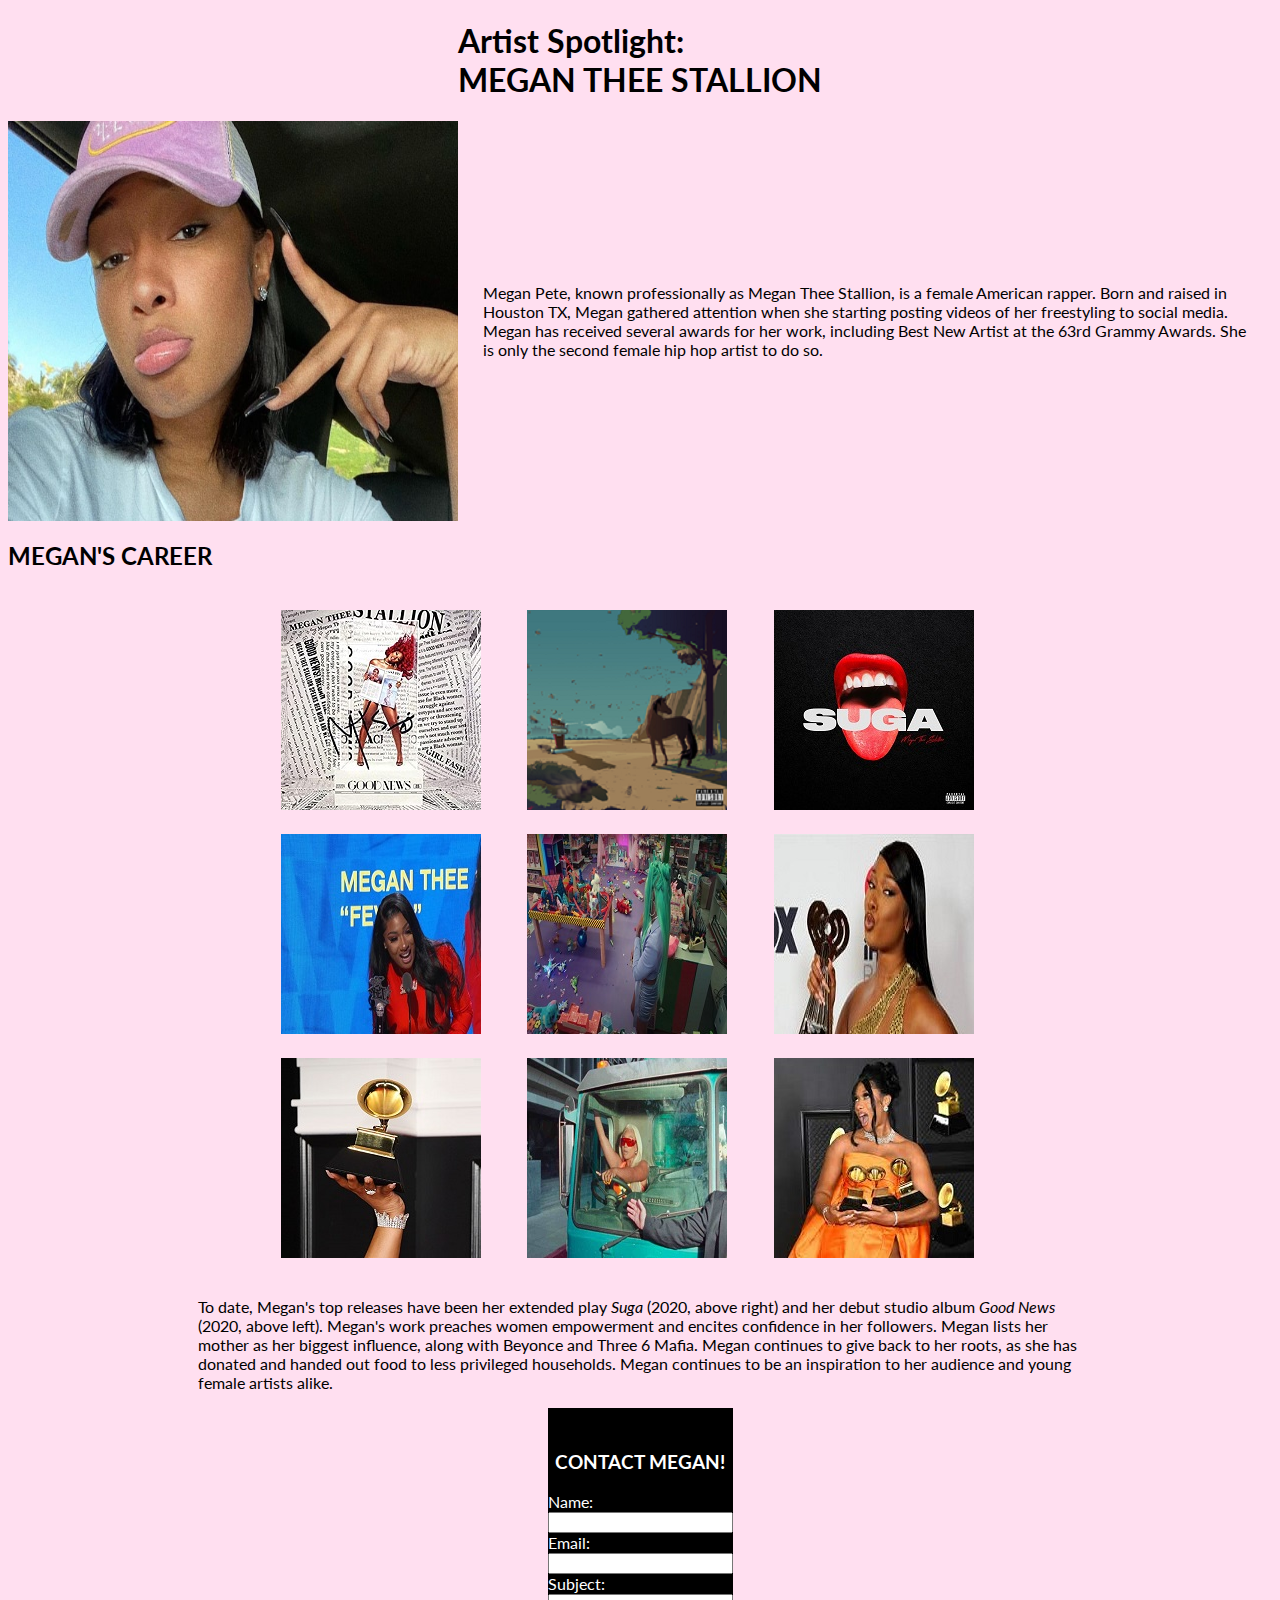
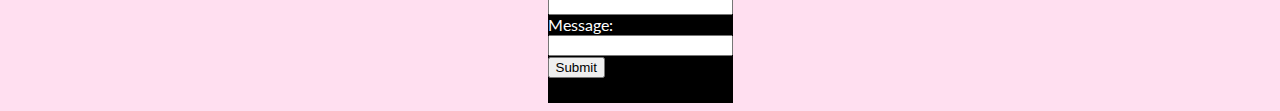
==== week1/index.html @ 876736c7 "aligning" ====
<!DOCTYPE html>
<html lang="en">
<head>
    <meta charset="UTF-8">
    <meta http-equiv="X-UA-Compatible" content="IE=edge">
    <meta name="viewport" content="width=device-width, initial-scale=1.0">
    <link rel="stylesheet" href="styles.css">
    <link rel="preconnect" href="https://fonts.googleapis.com">
    <link rel="preconnect" href="https://fonts.gstatic.com" crossorigin>
    <link href="https://fonts.googleapis.com/css2?family=Bebas+Neue&family=Lato&display=swap" rel="stylesheet">

    <title>MEG</title>
</head>
<body>
    <h1>Artist Spotlight:<br>MEGAN THEE STALLION</h1>
    <div id ="intro">
        <img src ="meg-selfie.jpg" style="width:450px; height:400px;" alt="Megan Thee Stallion Image">
        <p style="padding:25px;">Megan Pete, known professionally as Megan Thee Stallion, is a female American rapper. Born and raised in Houston TX, Megan gathered
            attention when she starting posting videos of her freestyling to social media. Megan has received several awards for her work, including 
            Best New Artist at the 63rd Grammy Awards. She is only the second female hip hop artist to do so.</p>
    </div>
    <div>
        <h2>MEGAN'S CAREER</h2>
        <div id="grid">
            <div id="im1">
            <img src ="goodnews-cover.jpg" style="max-width:200px; max-height:200px;" walt="Good News Album Cover" >
        </div>
        <div id="im2">
            <img src ="savage-cover.png" style="width:200px; height:200px;" alt="Savage Remix Cover">
        </div>
        <div id="im3">
            <img src ="suga-cover'.jpg" style="width:200px; height:200px;" alt="Suga Album Cover">
        </div>
        <div id="im4">
            <img src ="bet.jpg" style="width:200px; height:200px;" alt="BET Awards">
        </div>
        <div id="im5">
            <img src ="crybaby.jpg" style="width:200px; height:200px;" alt="Crybaby Music Video">
        </div>
        <div id="im6">
            <img src ="fox.jpg" style="width:200px; height:200px;" alt="iHeartRadio Awards">
        </div>
        <div id="im7">
            <img src ="gr.jpg" style="width:200px; height:200px;" alt="Grammy">
        </div>
        <div id="im8">
            <img src ="video.jpg" style="width:200px; height:200px;" alt="Music Video">
        </div>
        <div id="im9">
            <img src ="grammy.jfif" style="width:200px; height:200px;" alt="Megan with her Grammys">
        </div>
        </div>
        <p id="work">To date, Megan's top releases have been her extended play <i>Suga</i> (2020, above right) and her debut studio album
             <i>Good News</i> (2020, above left). Megan's work preaches women empowerment and encites confidence in her followers.
            Megan lists her mother as her biggest influence, along with Beyonce and Three 6 Mafia. Megan continues to give back to her 
        roots, as she has donated and handed out food to less privileged households. Megan continues to be an inspiration to 
    her audience and young female artists alike.</p>
    </div>
    <div id="contact">
        <h3>CONTACT MEGAN!</h3>
        <form action="">
            <label for="nameField">Name:</label><br>
            <input type="text" name="name"><br>
            <label for="email">Email:</label><br>
            <input type="text" name="email"><br>
            <label for="subject">Subject:</label><br>
            <input type="text" name="subject"><br>
            <label for="message">Message:</label><br>
            <input type="text" name="message"><br>
            <input type="submit" value="Submit">
        </form>
    </div>
</body>
</html>
---- week1/styles.css ----
body {
    font-family: 'Lato', sans-serif;
    background-color: #FFDFF0;
    justify-items:center;
}

h1 h2 h3 {
    font-family: 'Bebas Neue', cursive;
    text-justify: center;
}

#grid {
    display:grid;    
    grid-template-columns: repeat(3, 1fr);
    grid-gap: 1px;   
    margin-right: 20%;
    margin-left:20%;    
}

#work {
    margin-right:15%;
    margin-left: 15%; 
}

div>div {
    padding: 10px;
}

#contact {
    margin-right:20%;
    margin-left: 20%; 
    justify-items: center;
    background-color: black;
    color: white;
    padding-bottom: 25px;
    padding-top:25px;
}

#intro{
    display:flex;
    flex-direction: row;
    justify-content: space-evenly;
    align-items: center;
}
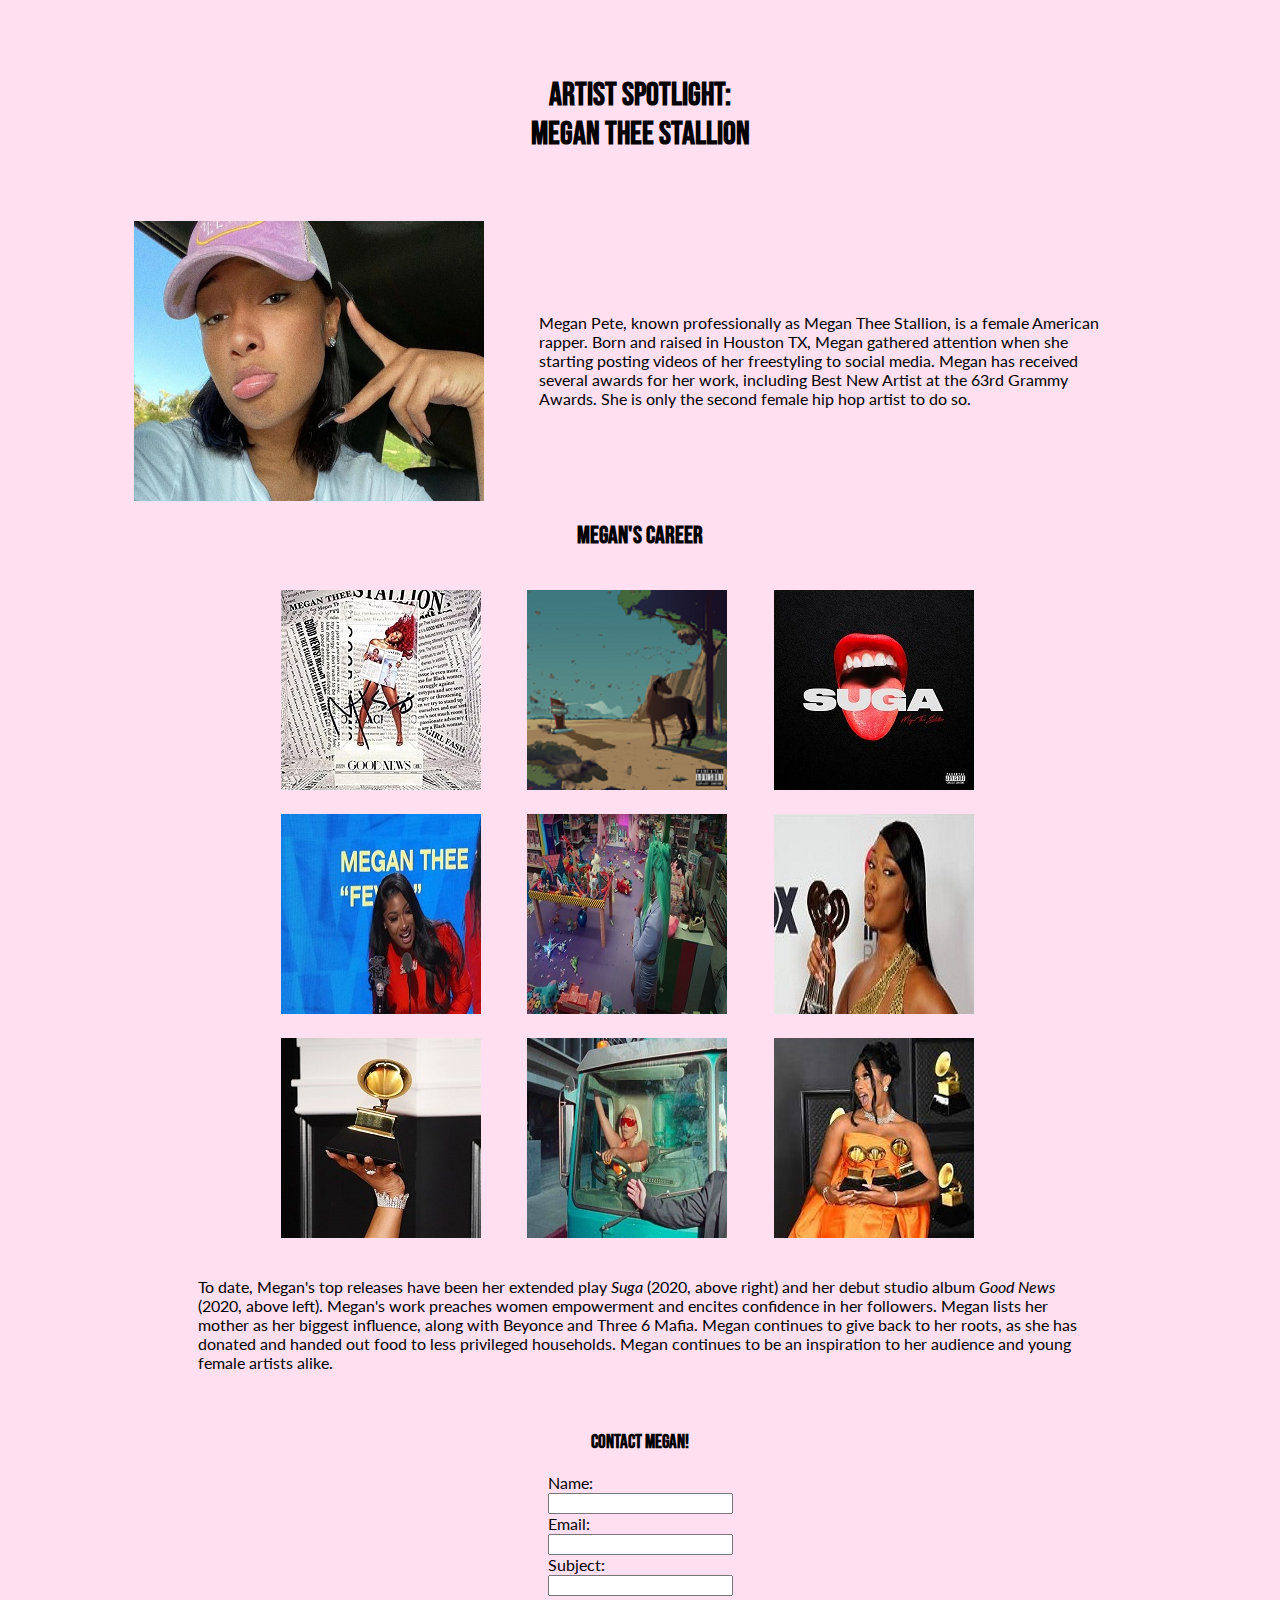
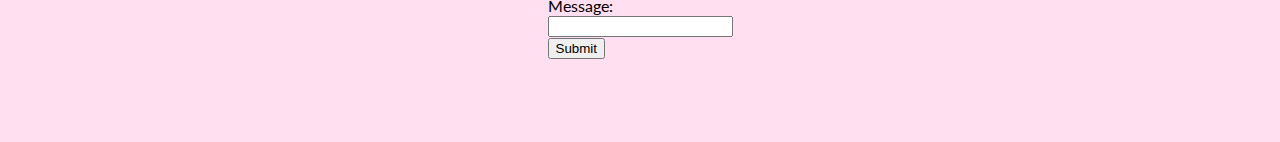
==== commit eae091a1: "figured centering text out" ====
--- a/week1/index.html
+++ b/week1/index.html
@@ -12,15 +12,15 @@
     <title>MEG</title>
 </head>
 <body>
-    <h1>Artist Spotlight:<br>MEGAN THEE STALLION</h1>
+    <h1 class="headers" style="padding-top:55px;">Artist Spotlight:<br>MEGAN THEE STALLION</h1>
     <div id ="intro">
-        <img src ="meg-selfie.jpg" style="width:450px; height:400px;" alt="Megan Thee Stallion Image">
+        <img src ="meg-selfie.jpg" style="width:350px; height:280px; padding-right:30px;" alt="Megan Thee Stallion Image">
         <p style="padding:25px;">Megan Pete, known professionally as Megan Thee Stallion, is a female American rapper. Born and raised in Houston TX, Megan gathered
             attention when she starting posting videos of her freestyling to social media. Megan has received several awards for her work, including 
             Best New Artist at the 63rd Grammy Awards. She is only the second female hip hop artist to do so.</p>
     </div>
     <div>
-        <h2>MEGAN'S CAREER</h2>
+        <h2 class="headers">MEGAN'S CAREER</h2>
         <div id="grid">
             <div id="im1">
             <img src ="goodnews-cover.jpg" style="max-width:200px; max-height:200px;" walt="Good News Album Cover" >
@@ -57,7 +57,7 @@
     her audience and young female artists alike.</p>
     </div>
     <div id="contact">
-        <h3>CONTACT MEGAN!</h3>
+        <h3 class="headers">CONTACT MEGAN!</h3>
         <form action="">
             <label for="nameField">Name:</label><br>
             <input type="text" name="name"><br>
--- a/week1/styles.css
+++ b/week1/styles.css
@@ -4,9 +4,9 @@
     justify-items:center;
 }
 
-h1 h2 h3 {
+.headers {
     font-family: 'Bebas Neue', cursive;
-    text-justify: center;
+    text-align: center;
 }
 
 #grid {
@@ -27,12 +27,8 @@
 }
 
 #contact {
-    margin-right:20%;
-    margin-left: 20%; 
     justify-items: center;
-    background-color: black;
-    color: white;
-    padding-bottom: 25px;
+    padding-bottom: 75px;
     padding-top:25px;
 }
 
@@ -41,4 +37,7 @@
     flex-direction: row;
     justify-content: space-evenly;
     align-items: center;
+    margin-right: 10%;
+    margin-left:10%; 
+    padding-top:45px;
 }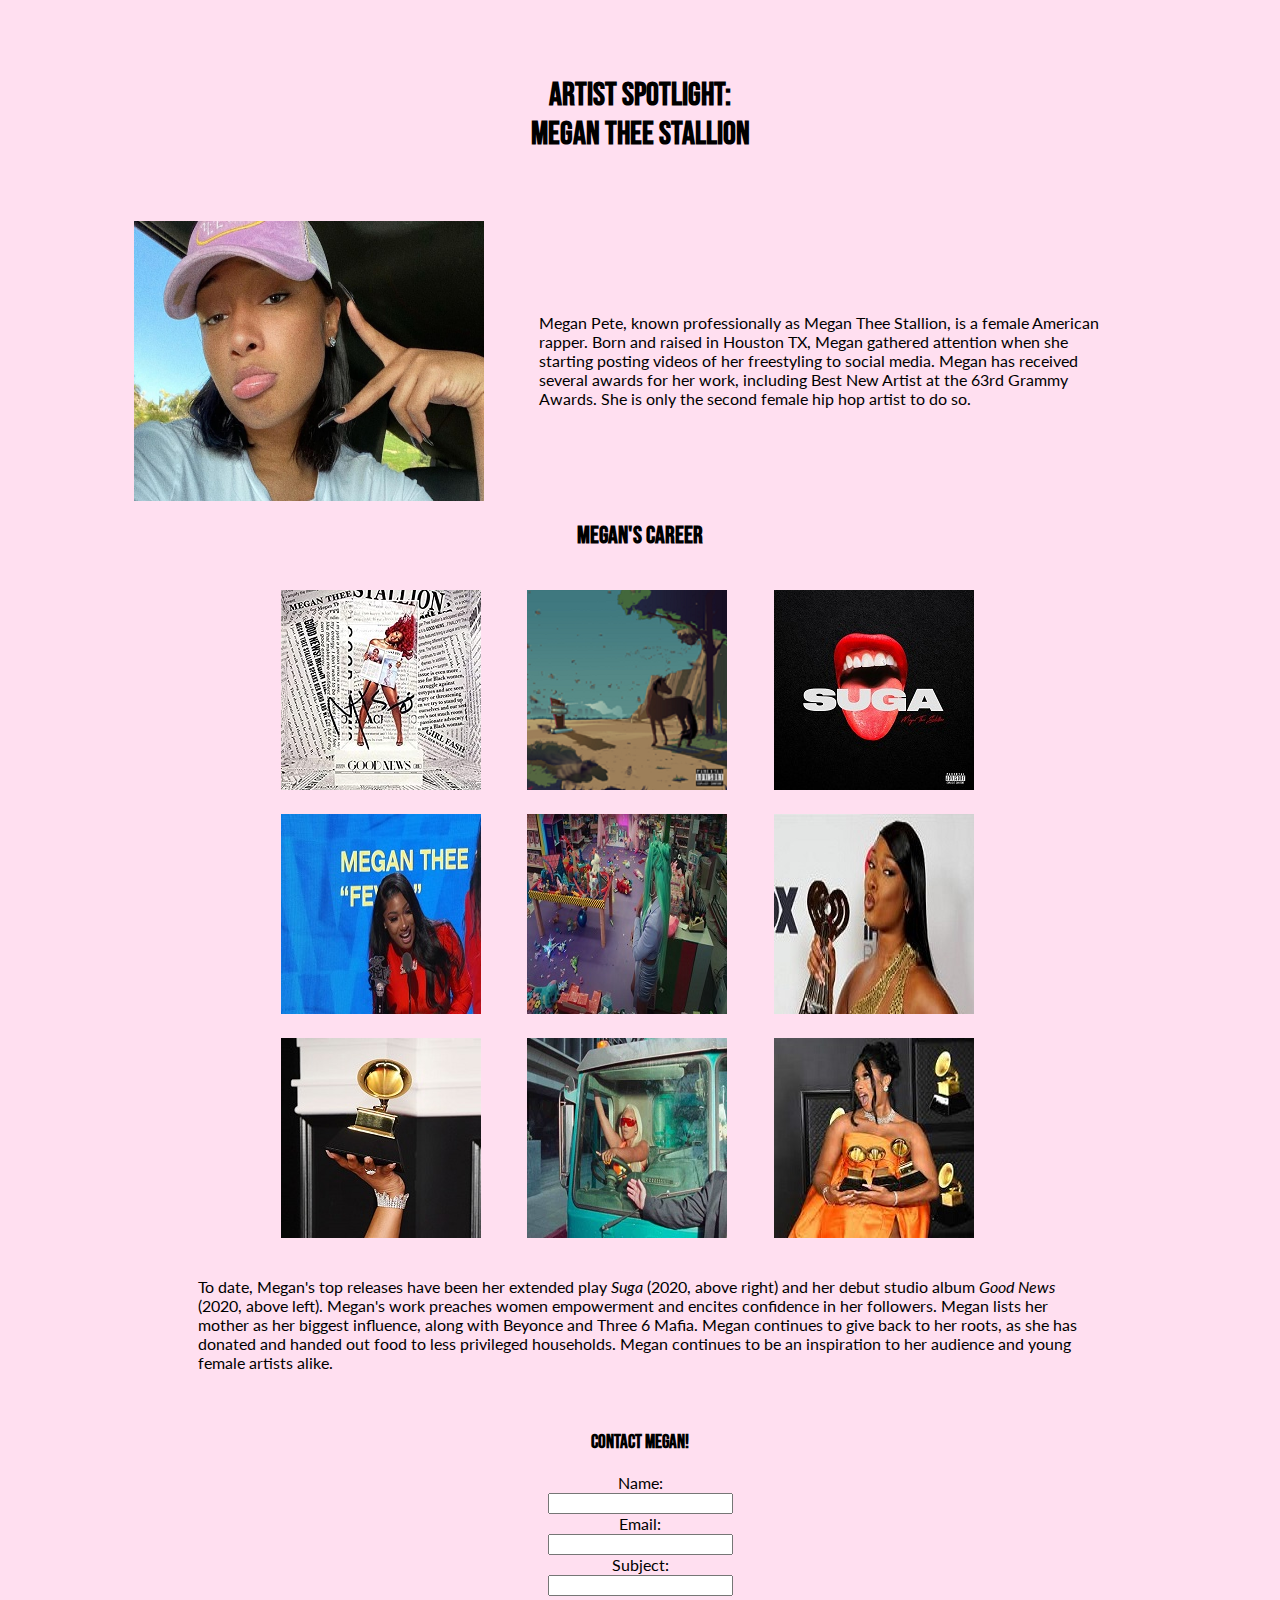
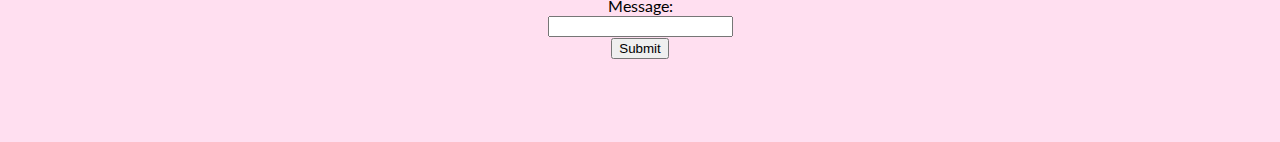
==== commit b0090332: "updated front website page" ====
--- a/week1/index.html
+++ b/week1/index.html
@@ -58,7 +58,7 @@
     </div>
     <div id="contact">
         <h3 class="headers">CONTACT MEGAN!</h3>
-        <form action="">
+        <form action="" style="display:inline-block;">
             <label for="nameField">Name:</label><br>
             <input type="text" name="name"><br>
             <label for="email">Email:</label><br>
--- a/week1/styles.css
+++ b/week1/styles.css
@@ -27,6 +27,7 @@
 }
 
 #contact {
+    text-align: center;
     justify-items: center;
     padding-bottom: 75px;
     padding-top:25px;
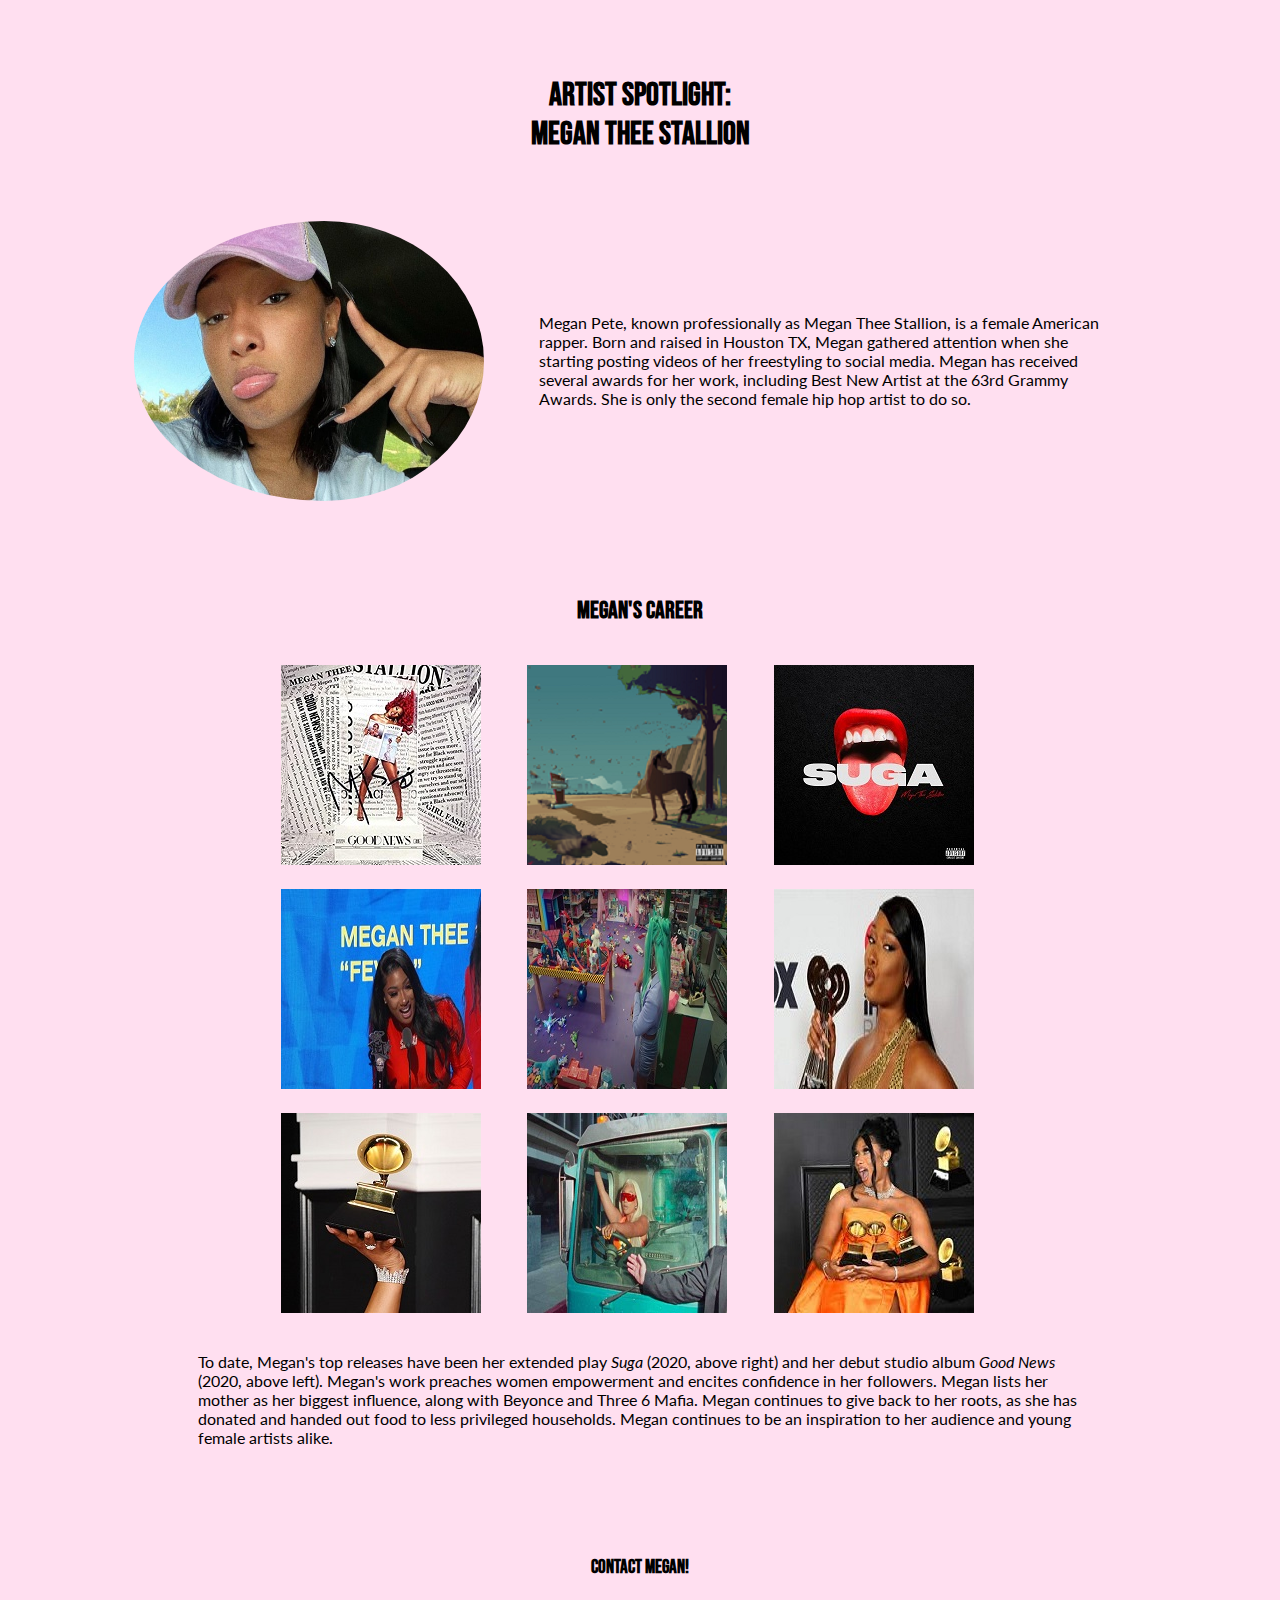
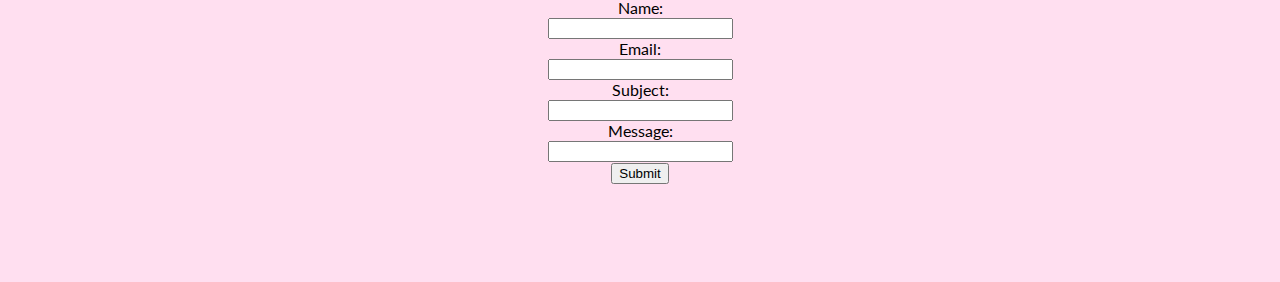
==== commit cf39f056: "final edits" ====
--- a/week1/index.html
+++ b/week1/index.html
@@ -12,15 +12,15 @@
     <title>MEG</title>
 </head>
 <body>
-    <h1 class="headers" style="padding-top:55px;">Artist Spotlight:<br>MEGAN THEE STALLION</h1>
+    <h1 class="headers" style="padding-top:55px;">Artist Spotlight:<br><b id="meg">MEGAN THEE STALLION</b></h1>
     <div id ="intro">
-        <img src ="meg-selfie.jpg" style="width:350px; height:280px; padding-right:30px;" alt="Megan Thee Stallion Image">
+        <img src ="meg-selfie.jpg" style="border-radius: 70%; width:350px; height:280px; padding-right:30px;" alt="Megan Thee Stallion Image">
         <p style="padding:25px;">Megan Pete, known professionally as Megan Thee Stallion, is a female American rapper. Born and raised in Houston TX, Megan gathered
             attention when she starting posting videos of her freestyling to social media. Megan has received several awards for her work, including 
             Best New Artist at the 63rd Grammy Awards. She is only the second female hip hop artist to do so.</p>
     </div>
     <div>
-        <h2 class="headers">MEGAN'S CAREER</h2>
+        <h2 class="headers" style="padding-top:75px;">MEGAN'S CAREER</h2>
         <div id="grid">
             <div id="im1">
             <img src ="goodnews-cover.jpg" style="max-width:200px; max-height:200px;" walt="Good News Album Cover" >
--- a/week1/styles.css
+++ b/week1/styles.css
@@ -29,8 +29,8 @@
 #contact {
     text-align: center;
     justify-items: center;
-    padding-bottom: 75px;
-    padding-top:25px;
+    padding-bottom: 90px;
+    padding-top: 75px;
 }
 
 #intro{
@@ -41,4 +41,8 @@
     margin-right: 10%;
     margin-left:10%; 
     padding-top:45px;
+}
+
+id{
+    font-size:75px;
 }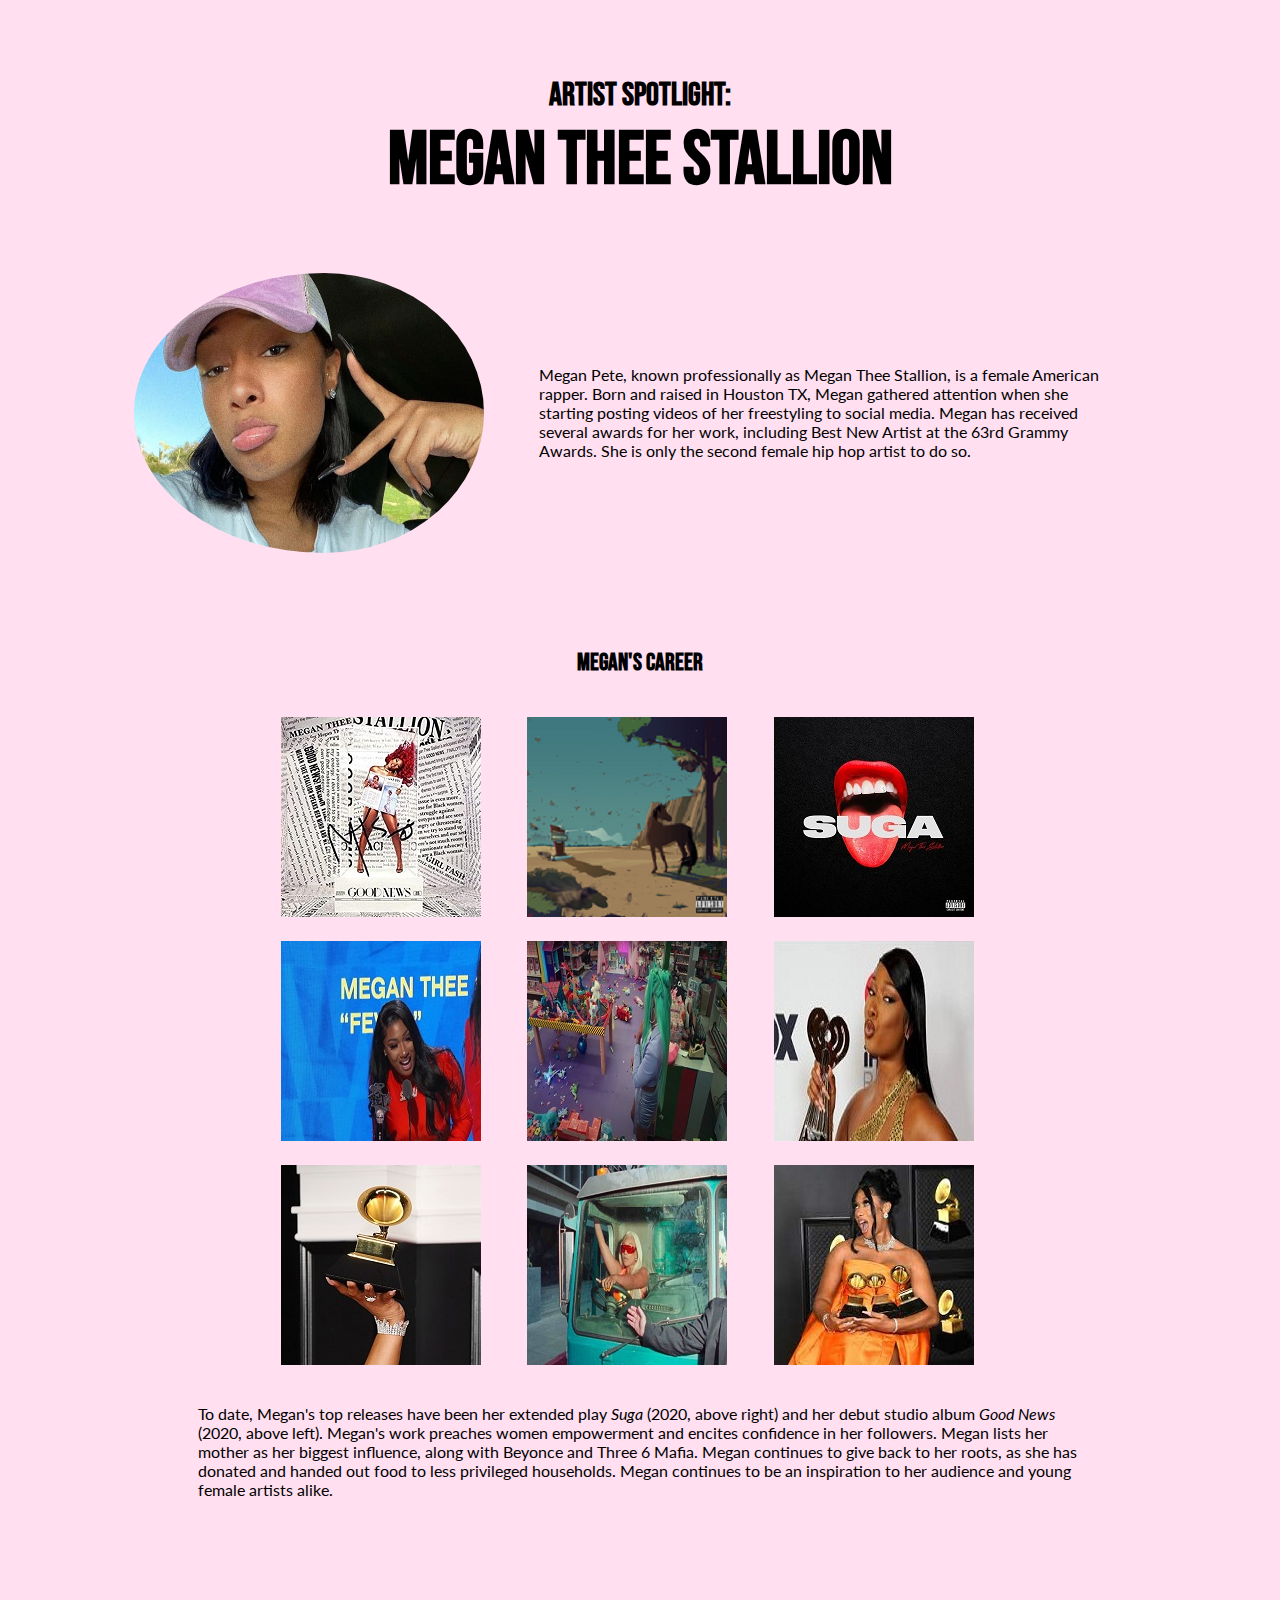
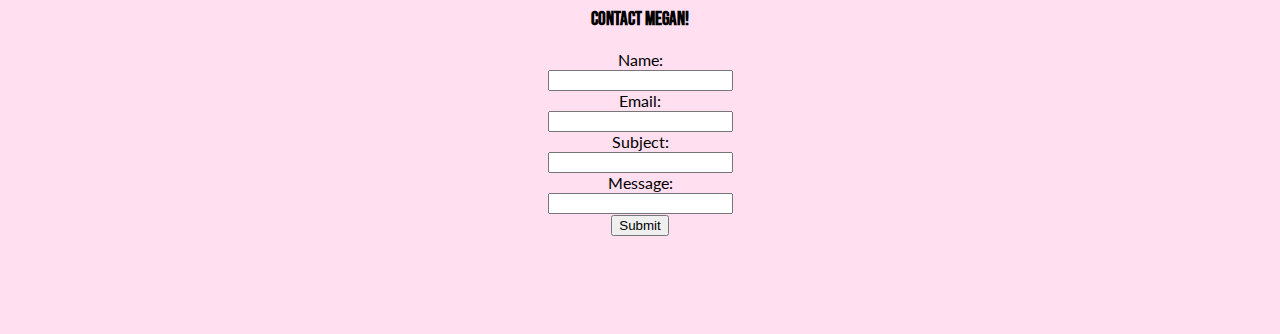
==== commit 868b1915: "changed id" ====
--- a/week1/index.html
+++ b/week1/index.html
@@ -12,7 +12,7 @@
     <title>MEG</title>
 </head>
 <body>
-    <h1 class="headers" style="padding-top:55px;">Artist Spotlight:<br><b id="meg">MEGAN THEE STALLION</b></h1>
+    <h1 class="headers" style="padding-top:55px;">Artist Spotlight:<br><span id="meg">MEGAN THEE STALLION</span></h1>
     <div id ="intro">
         <img src ="meg-selfie.jpg" style="border-radius: 70%; width:350px; height:280px; padding-right:30px;" alt="Megan Thee Stallion Image">
         <p style="padding:25px;">Megan Pete, known professionally as Megan Thee Stallion, is a female American rapper. Born and raised in Houston TX, Megan gathered
--- a/week1/styles.css
+++ b/week1/styles.css
@@ -43,6 +43,6 @@
     padding-top:45px;
 }
 
-id{
+#meg{
     font-size:75px;
 }